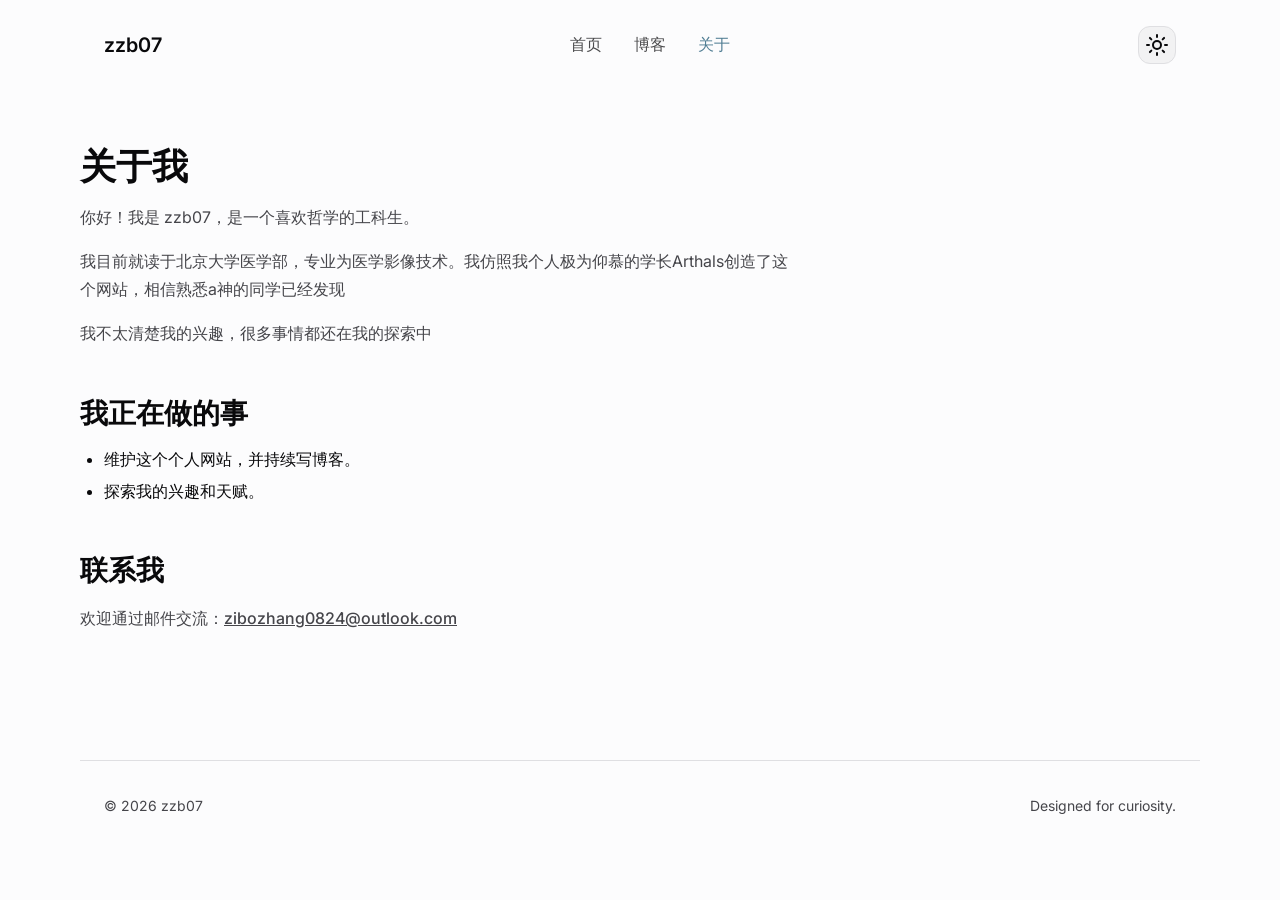
==== about.html @ 04422a49 "我的个人网站初版" ====
<!doctype html>
<html lang="zh-CN">
<head>
  <meta charset="utf-8">
  <meta name="viewport" content="width=device-width, initial-scale=1">
  <title>About · zzb07</title>
  <meta name="description" content="关于 zzb07 的自我介绍。">
  <link href="https://fonts.googleapis.com/css2?family=IBM+Plex+Mono:wght@400;500&family=Inter:wght@400;500;600;700&display=swap" rel="stylesheet">
  <link rel="stylesheet" href="assets/style.css">
  <script>
    if (localStorage.getItem("theme") === "dark" || (!localStorage.getItem("theme") && matchMedia("(prefers-color-scheme: dark)").matches)) {
      document.documentElement.classList.add("dark");
    }
  </script>
</head>
<body>
  <header class="site-header">
    <div class="container nav-inner">
      <a class="brand" href="./index.html">zzb07</a>
      <nav><a href="./index.html">首页</a><a href="./blog.html">博客</a><a class="active" href="./about.html">关于</a></nav>
      <div class="nav-actions"><button class="icon-button theme-toggle" type="button" aria-label="切换深色模式"><svg viewBox="0 0 24 24" fill="none" stroke="currentColor" stroke-width="2" stroke-linecap="round"><circle cx="12" cy="12" r="4"/><path d="M12 2v2M12 20v2M4.93 4.93l1.41 1.41M17.66 17.66l1.41 1.41M2 12h2M20 12h2M4.93 19.07l1.41-1.41M17.66 6.34l1.41-1.41"/></svg></button></div>
    </div>
  </header>

  <main class="container article-page">
    <article class="prose">
      <h1>关于我</h1>
      <p class="lede">你好！我是 zzb07，是一个喜欢哲学的工科生。</p>
      <p>我目前就读于北京大学医学部，专业为医学影像技术。我仿照我个人极为仰慕的学长Arthals创造了这个网站，相信熟悉a神的同学已经发现</p>
      <p>我不太清楚我的兴趣，很多事情都还在我的探索中</p>
      <h2>我正在做的事</h2>
      <ul><li>维护这个个人网站，并持续写博客。</li><li>探索我的兴趣和天赋。</li></ul>
      <h2>联系我</h2>
      <p>欢迎通过邮件交流：<a href="mailto:you@example.com">zibozhang0824@outlook.com</a></p>
    </article>
  </main>
  <footer class="site-footer"><div class="container footer-inner"><p>© 2026 zzb07</p><p>Designed for curiosity.</p></div></footer>
  <script src="assets/main.js" type="module"></script>
</body>
</html>
---- assets/style.css ----
:root{--background:210 33% 99%;--foreground:240 10% 3.9%;--muted:240 4.8% 95%;--muted-foreground:240 3.8% 28.1%;--primary:200 29% 45%;--primary-foreground:0 0% 92.5%;--border:240 5.9% 88%;--radius:.5rem;--font:"Inter","Helvetica Neue",Arial,sans-serif;--mono:"IBM Plex Mono",ui-monospace,SFMono-Regular,Consolas,monospace}
html.dark{--background:240 20.54% 5.2%;--foreground:0 0% 98%;--muted:240 5.9% 12%;--muted-foreground:240 5% 74.9%;--primary:195 95% 85%;--primary-foreground:240 3.7% 15.9%;--border:240 3.7% 19.9%}
*{box-sizing:border-box;border-width:0;border-style:solid;border-color:hsl(var(--border))}html{scroll-behavior:smooth;color-scheme:light}html.dark{color-scheme:dark}body{margin:0;background:hsl(var(--background));color:hsl(var(--foreground));font-family:var(--font);font-size:16px;line-height:1.6;-webkit-font-smoothing:antialiased}
a{color:inherit;text-decoration:none;transition:color .2s ease}a:hover{color:hsl(var(--primary))}button{font:inherit;color:inherit;cursor:pointer}
.container{width:min(70rem,100%);margin-inline:auto;padding-inline:1.5rem}
.site-header{position:sticky;top:1rem;z-index:50;margin-bottom:2.5rem;border:1px solid transparent}.site-header.not-top{margin-inline:auto;border-color:hsl(var(--border));background:hsl(var(--background));box-shadow:0 10px 15px -3px rgb(24 24 27 / .08),0 4px 6px -4px rgb(24 24 27 / .06)}
.nav-inner{display:flex;align-items:center;justify-content:space-between;gap:1rem;min-height:56px}.brand{font-size:1.25rem;font-weight:600}.site-header nav{display:flex;gap:.5rem}.site-header nav a{padding:.5rem .75rem;font-weight:500;opacity:.72}.site-header nav a:hover,.site-header nav a.active{color:hsl(var(--primary));opacity:1}
.nav-actions{display:flex}.icon-button{display:inline-flex;align-items:center;justify-content:center;width:38px;height:38px;border:1px solid hsl(var(--border));border-radius:.75rem;background:hsl(var(--muted))}.icon-button:hover{color:hsl(var(--primary))}.theme-icon{width:20px;height:20px}
.home-shell{width:min(70rem,100%);margin-inline:auto;padding-inline:1.5rem}.identity{display:flex;flex-direction:column;align-items:center;gap:1.5rem;margin-bottom:2.25rem}.avatar{width:7rem;height:7rem;border:1px solid hsl(var(--border));border-radius:50%;object-fit:cover;background:hsl(var(--muted))}.identity-info{display:flex;flex-direction:column;align-items:center;gap:1rem}.identity h1{margin:0;font-size:1.875rem;font-weight:700}.identity-meta{display:flex;flex-wrap:wrap;justify-content:center;gap:1.75rem;color:hsl(var(--muted-foreground))}.identity-meta span,.identity-meta a{display:flex;align-items:center;gap:.5rem}.identity-meta svg{width:20px;height:20px}
.home-columns{display:grid;grid-template-columns:1fr;gap:2.5rem}.content{display:flex;flex-direction:column;gap:2.5rem}.section-row{display:flex;flex-direction:column;gap:1.25rem}.section-row h2{margin:0;font-size:1.25rem;font-weight:600;min-width:9rem}.section-body{flex:1;display:flex;flex-direction:column;gap:.75rem}
.role-line{margin:0;color:hsl(var(--muted-foreground))}.about-text{display:flex;flex-direction:column;gap:.5rem;color:hsl(var(--muted-foreground));line-height:1.75}.about-text p{margin:0}.link-chip{align-self:end}
.post-stack{gap:.5rem}.post-item{position:relative;display:flex;flex-direction:column;border:1px solid hsl(var(--border));border-radius:1rem;background:hsl(var(--background));padding:.625rem 1.25rem;transition:.2s ease}.post-item:hover{background:hsl(var(--muted));color:hsl(var(--foreground))}.post-link{display:flex;flex-direction:column;gap:.5rem}.post-item time{min-width:95px;padding:.25rem 0;color:hsl(var(--muted-foreground));font-family:var(--mono);font-size:.75rem}.post-title-row{display:flex;justify-content:space-between;gap:1rem}.post-title{font-weight:500}.post-excerpt{margin:.25rem 0 0;color:hsl(var(--muted-foreground));font-size:.9rem}.arrow{flex:none;align-self:center;width:16px;height:16px;color:hsl(var(--muted-foreground));transition:.2s ease}.post-item:hover .arrow{color:hsl(var(--primary));transform:translateX(3px)}
.card-stack{gap:.75rem}.info-card{position:relative;display:block;border:1px solid hsl(var(--border));border-radius:1rem;background:hsl(var(--muted));padding:.75rem 1.25rem;transition:.2s ease}.info-card:hover{border-color:hsl(var(--foreground)/.25);box-shadow:0 1px 2px rgb(0 0 0/.06);color:hsl(var(--foreground))}.info-card h2,.info-card h3{margin:0;font-size:1.125rem;font-weight:500}.info-card p{margin:.125rem 0 0;color:hsl(var(--muted-foreground));font-size:.925rem}
.skill-row{display:flex;flex-direction:column;gap:.5rem}.skill-row h3{margin:0;width:100%;font-size:1rem;font-weight:500}.skill-list{display:flex;flex-wrap:wrap;gap:.5rem 1rem}.skill-list span{display:inline-flex;align-items:center;border:1px solid hsl(var(--border));border-radius:.75rem;background:hsl(var(--muted));padding:.25rem .5rem;color:hsl(var(--muted-foreground));font-size:.875rem}
.status-rail{display:none}.status-card{display:flex;align-items:center;gap:.75rem;border:1px solid hsl(var(--border));border-radius:999px;padding:.5rem 1rem;background:hsl(var(--background));box-shadow:0 1px 2px rgb(0 0 0/.05);font-weight:500;font-size:.875rem}.status-dot{position:relative;width:8px;height:8px;border-radius:50%;background:#4ade80}.status-dot:after{content:"";position:absolute;inset:0;border:1px solid #4ade80;border-radius:50%;animation:pulse 2s infinite}
.page{padding:4rem 0}.page-title h1{margin:0;font-size:2.25rem;font-weight:700}.page-title{margin-bottom:2.5rem}.post-list{display:flex;flex-direction:column;gap:.75rem}
.article-page{padding:3rem 0}.prose{max-width:720px}.prose h1{font-size:2.25rem;font-weight:600;line-height:1.15;margin:0 0 1rem}.prose h2{font-size:1.75rem;font-weight:600;line-height:1.25;margin:1.75em 0 .5em}.prose p{margin:1em 0;line-height:1.75;color:hsl(var(--muted-foreground))}.prose ul{margin:1em 0;padding-left:1.5rem}.prose li{margin:.35em 0}.prose a{text-decoration:underline;font-weight:500}.prose pre{margin:1em 0;padding:.85rem 1rem;border-radius:.75rem;background:hsl(var(--muted));overflow:auto}.prose code{font-family:var(--mono);font-size:.9em}
.site-footer{margin-top:4rem;padding-bottom:1.25rem}.footer-inner{border-top:1px solid hsl(var(--border));padding-top:1.25rem;display:flex;justify-content:space-between;gap:1rem;color:hsl(var(--muted-foreground));font-size:.875rem}.animate{animation:fade-in-up .3s ease forwards}@keyframes fade-in-up{from{transform:translateY(2rem);opacity:0}to{transform:translateY(0);opacity:1}}
@keyframes pulse{0%,100%{opacity:1}50%{opacity:.4}}
@media(min-width:768px){.home-columns{grid-template-columns:4fr 1fr}.section-row{flex-direction:row;gap:0}.section-row h2{margin-right:1.25rem}.skill-row{flex-direction:row;gap:1.25rem}.skill-row h3{width:20%}.skill-list{width:80%}.post-link{flex-direction:row}.status-rail{display:block}}
@media(max-width:640px){.site-header nav a{padding:.35rem .5rem}.identity-meta{gap:1rem}.footer-inner{flex-direction:column;text-align:center}}
@media(prefers-reduced-motion:reduce){.animate{animation:none;opacity:1}.status-dot:after{animation:none}}
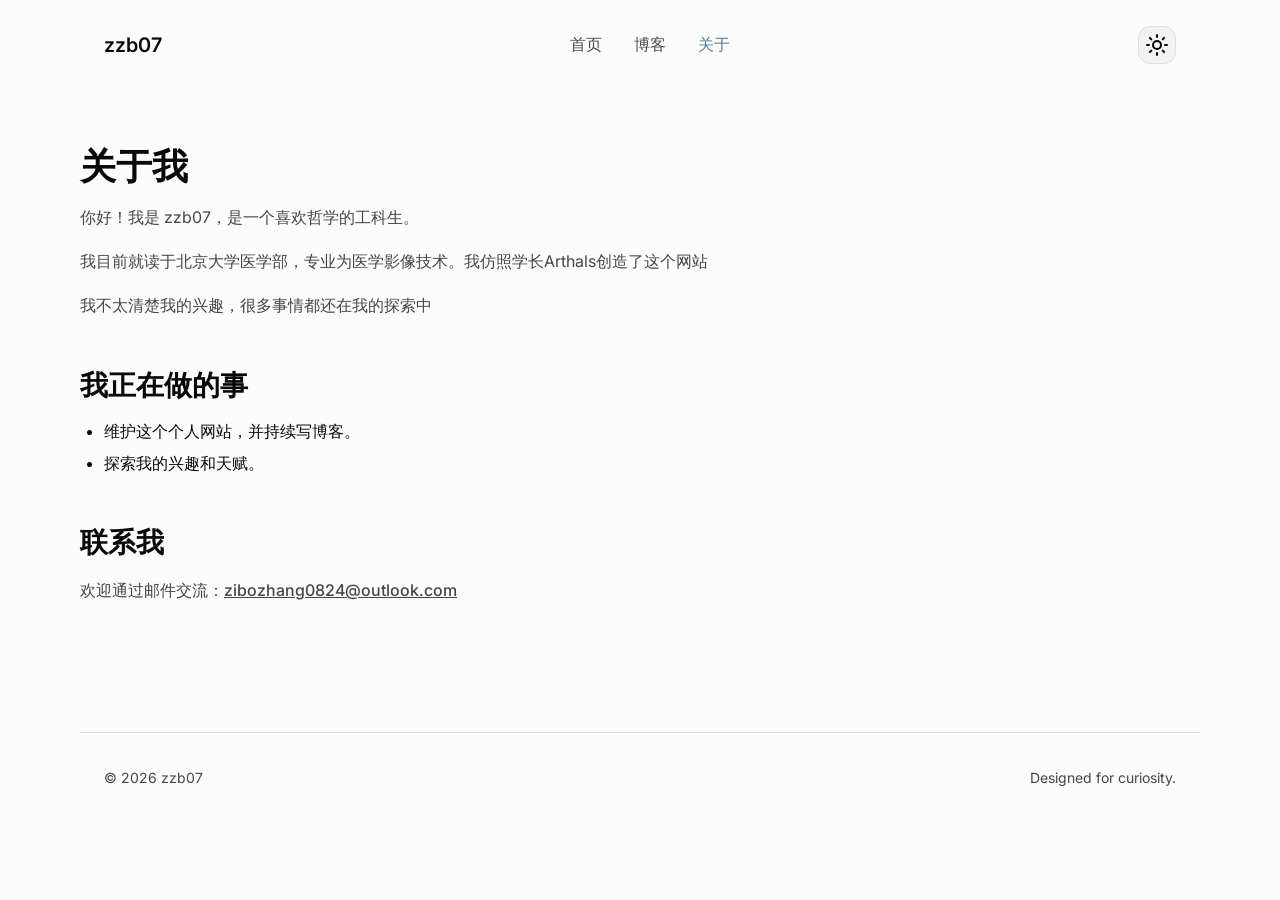
==== commit 8290f2a2: "¸üÐ¹ØÓÚҳÃæ" ====
--- a/about.html
+++ b/about.html
@@ -26,7 +26,7 @@
     <article class="prose">
       <h1>关于我</h1>
       <p class="lede">你好！我是 zzb07，是一个喜欢哲学的工科生。</p>
-      <p>我目前就读于北京大学医学部，专业为医学影像技术。我仿照我个人极为仰慕的学长Arthals创造了这个网站，相信熟悉a神的同学已经发现</p>
+      <p>我目前就读于北京大学医学部，专业为医学影像技术。我仿照学长Arthals创造了这个网站</p>
       <p>我不太清楚我的兴趣，很多事情都还在我的探索中</p>
       <h2>我正在做的事</h2>
       <ul><li>维护这个个人网站，并持续写博客。</li><li>探索我的兴趣和天赋。</li></ul>
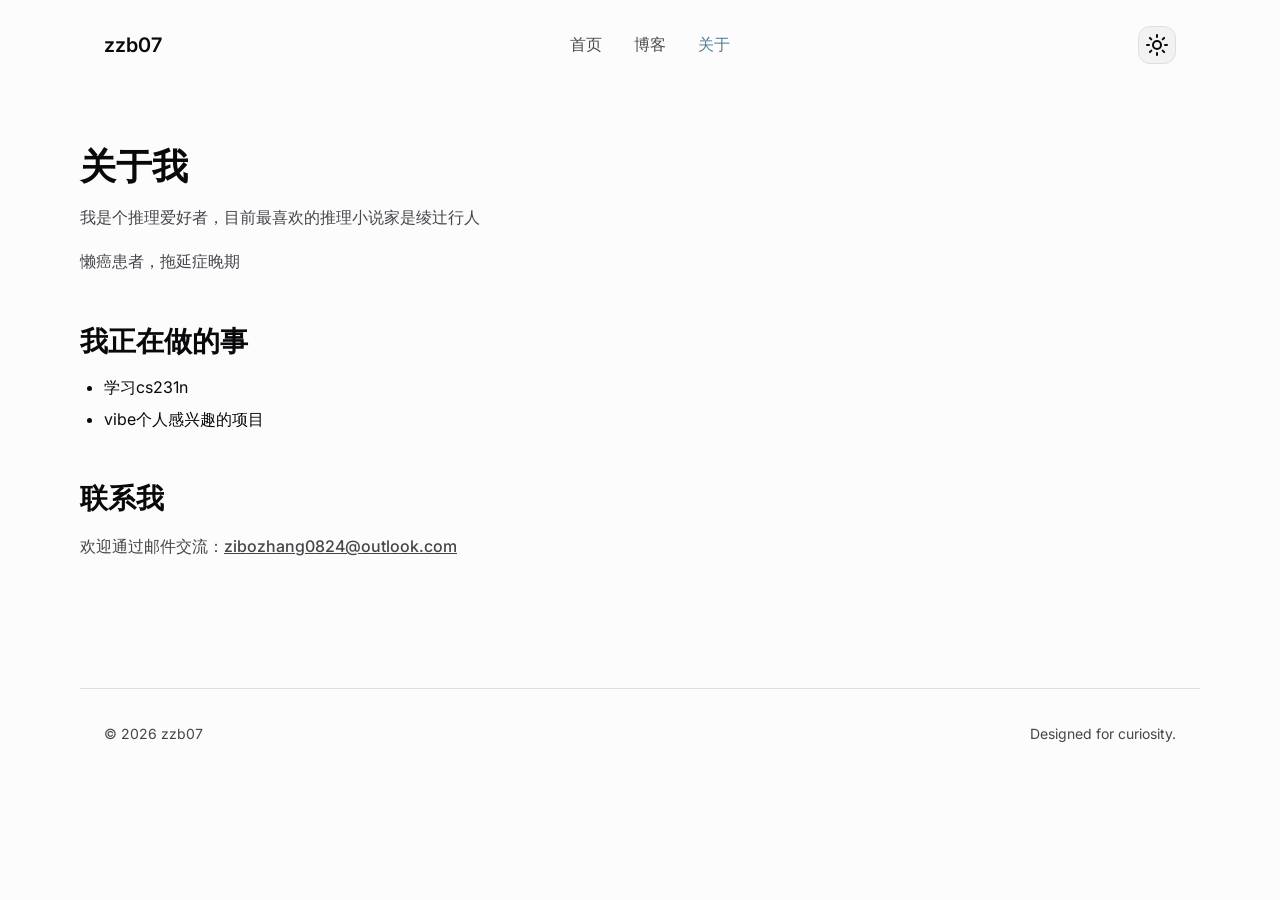
==== commit 8046f6d6: "¸üÐ¹ØÓÚҳÃæ" ====
--- a/about.html
+++ b/about.html
@@ -25,11 +25,10 @@
   <main class="container article-page">
     <article class="prose">
       <h1>关于我</h1>
-      <p class="lede">你好！我是 zzb07，是一个喜欢哲学的工科生。</p>
-      <p>我目前就读于北京大学医学部，专业为医学影像技术。我仿照学长Arthals创造了这个网站</p>
-      <p>我不太清楚我的兴趣，很多事情都还在我的探索中</p>
+      <p class="lede">我是个推理爱好者，目前最喜欢的推理小说家是绫辻行人</p>
+      <p>懒癌患者，拖延症晚期</p>
       <h2>我正在做的事</h2>
-      <ul><li>维护这个个人网站，并持续写博客。</li><li>探索我的兴趣和天赋。</li></ul>
+      <ul><li>学习cs231n</li><li>vibe个人感兴趣的项目</li></ul>
       <h2>联系我</h2>
       <p>欢迎通过邮件交流：<a href="mailto:you@example.com">zibozhang0824@outlook.com</a></p>
     </article>
